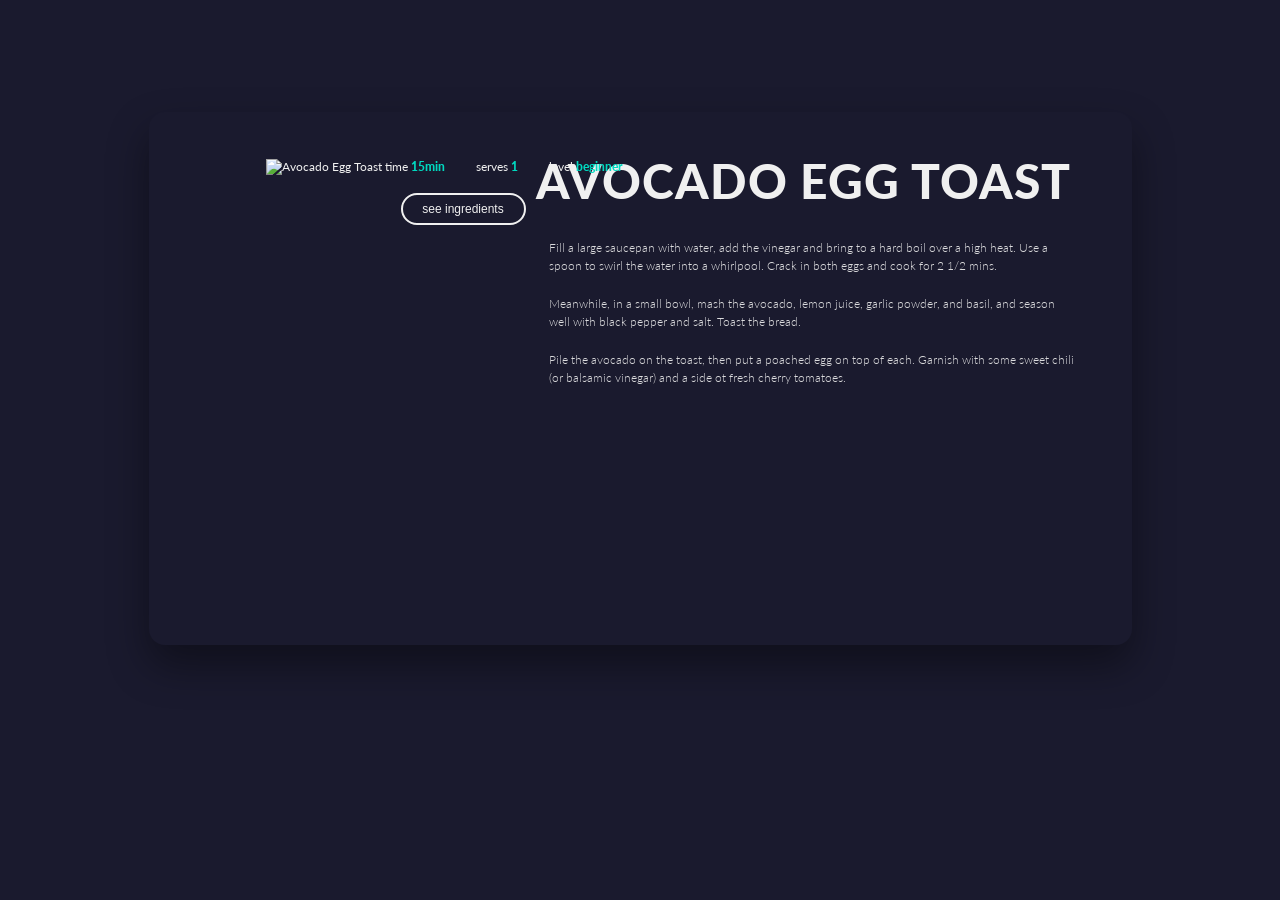
==== index.html @ c5845ca1 "Rename recipe-card.html to index.html" ====
<!DOCTYPE html>
<html lang="en">
<head>
    <meta charset="UTF-8">
    <title>Avocado Egg Toast</title>
    <link rel="stylesheet" href="recipe-card.css">
</head>
<body>

<main>
    <h1>Avocado Egg Toast</h1>
    <div class="recipies-info">
        <img src="avocado-toast.jpg" alt="Avocado Egg Toast" class="recipe-img">
        <p> time <span> 15min </span></p>
        <p> serves <span> 1 </span></p>
        <p> level <span> beginner </span></p>
    </div>

    <button class="btn-primary">see ingredients</button>

    <ul class="prep-steps">
        <li class="step">
            Fill a large saucepan with water, add the
            vinegar and bring to a hard boil over a
            high heat. Use a spoon to swirl the water into a whirlpool.
            Crack in both eggs and cook for 2 1/2 mins.
        </li>

        <li class="step">
            Meanwhile, in a small bowl, mash the avocado, lemon juice, garlic powder,
            and basil, and season well with black pepper and salt. Toast the bread.
        </li>

        <li class="step">
            Pile the avocado on the toast, then put a poached egg on top of each.
            Garnish with some sweet chili (or balsamic vinegar)
            and a side ot fresh cherry tomatoes.
        </li>
    </ul>
</main>
</body>
</html>
---- recipe-card.css ----
@import url("https://fonts.googleapis.com/css?family=Lato:300,400,900");

body {
    margin: 0;
    padding-top: 112px;
    background-color: #1a1a2e;
    font: 16px "Lato", sans-serif;
    color: #f0f0f0;
}

main {
    position: relative;
    width: 983px;
    height: 533px;
    margin: 0 auto;
    background: url("images/food-image-bg.png") no-repeat center / cover;
    border-radius: 16px;
    box-shadow: 0 20px 40px rgba(0, 0, 0, 0.4);
}

h1 {
    position: absolute;
    top: 40px;
    left: 387px;
    margin: 0;
    font-size: 48px;
    font-weight: 900;
    text-transform: uppercase;
    line-height: 1.2;
    letter-spacing: 1px;
}

.recipies-info {
    position: absolute;
    top: 47px;
    left: 117px;
    font-size: 12px;
}

.recipies-info p {
    display: inline-block;
    margin: 0 28px 0 0;
}

.recipies-info span {
    color: #00d9c0;
    font-weight: 900;
}

.btn-primary {
    position: absolute;
    top: 81px;
    left: 252px;
    width: 125px;
    height: 32px;
    padding: 0;
    background: transparent;
    border: 2px solid #f0f0f0;
    border-radius: 20px;
    color: #f0f0f0;
    font-size: 12px;
    cursor: pointer;
    transition: all 0.25s ease;
}

.btn-primary:hover {
    background-color: #00d9c0;
    border-color: #00d9c0;
    color: #1a1a2e;
}

.prep-steps {
    position: absolute;
    top: 127px;
    left: 400px;
    width: 525px;
    margin: 0;
    padding: 0;
    list-style: none;
}

.step {
    margin-bottom: 20px;
    font-size: 12px;
    font-weight: 300;
    line-height: 1.5;
    opacity: 0.9;
}
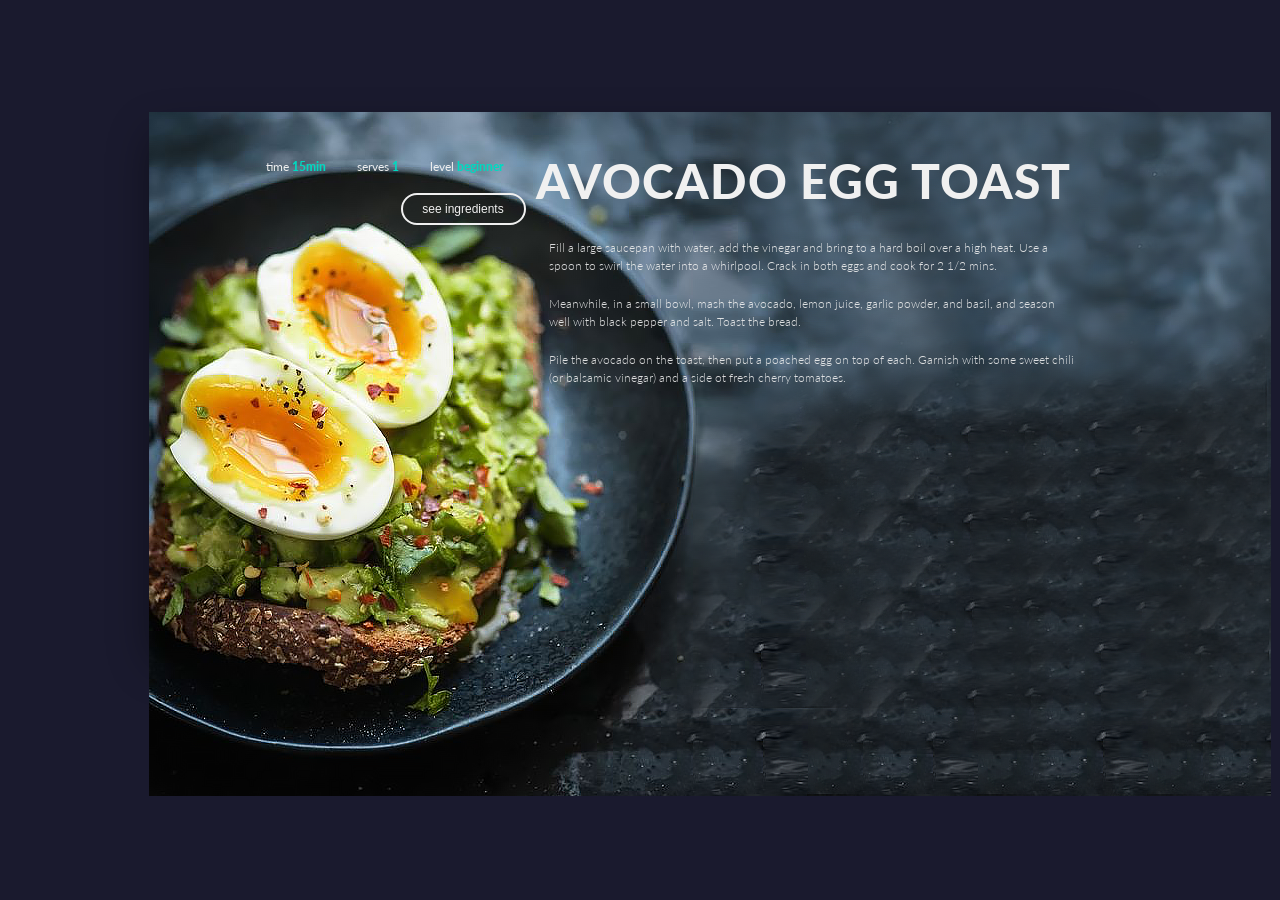
==== commit d88ad98f: "Rearrange image position in recipe card Moved the image tag for the recipe to be after the recipe in" ====
--- a/index.html
+++ b/index.html
@@ -10,12 +10,11 @@
 <main>
     <h1>Avocado Egg Toast</h1>
     <div class="recipies-info">
-        <img src="avocado-toast.jpg" alt="Avocado Egg Toast" class="recipe-img">
         <p> time <span> 15min </span></p>
         <p> serves <span> 1 </span></p>
         <p> level <span> beginner </span></p>
     </div>
-
+  <img src="avocado-toast.jpg" alt="Avocado Egg Toast" class="recipe-img">
     <button class="btn-primary">see ingredients</button>
 
     <ul class="prep-steps">
